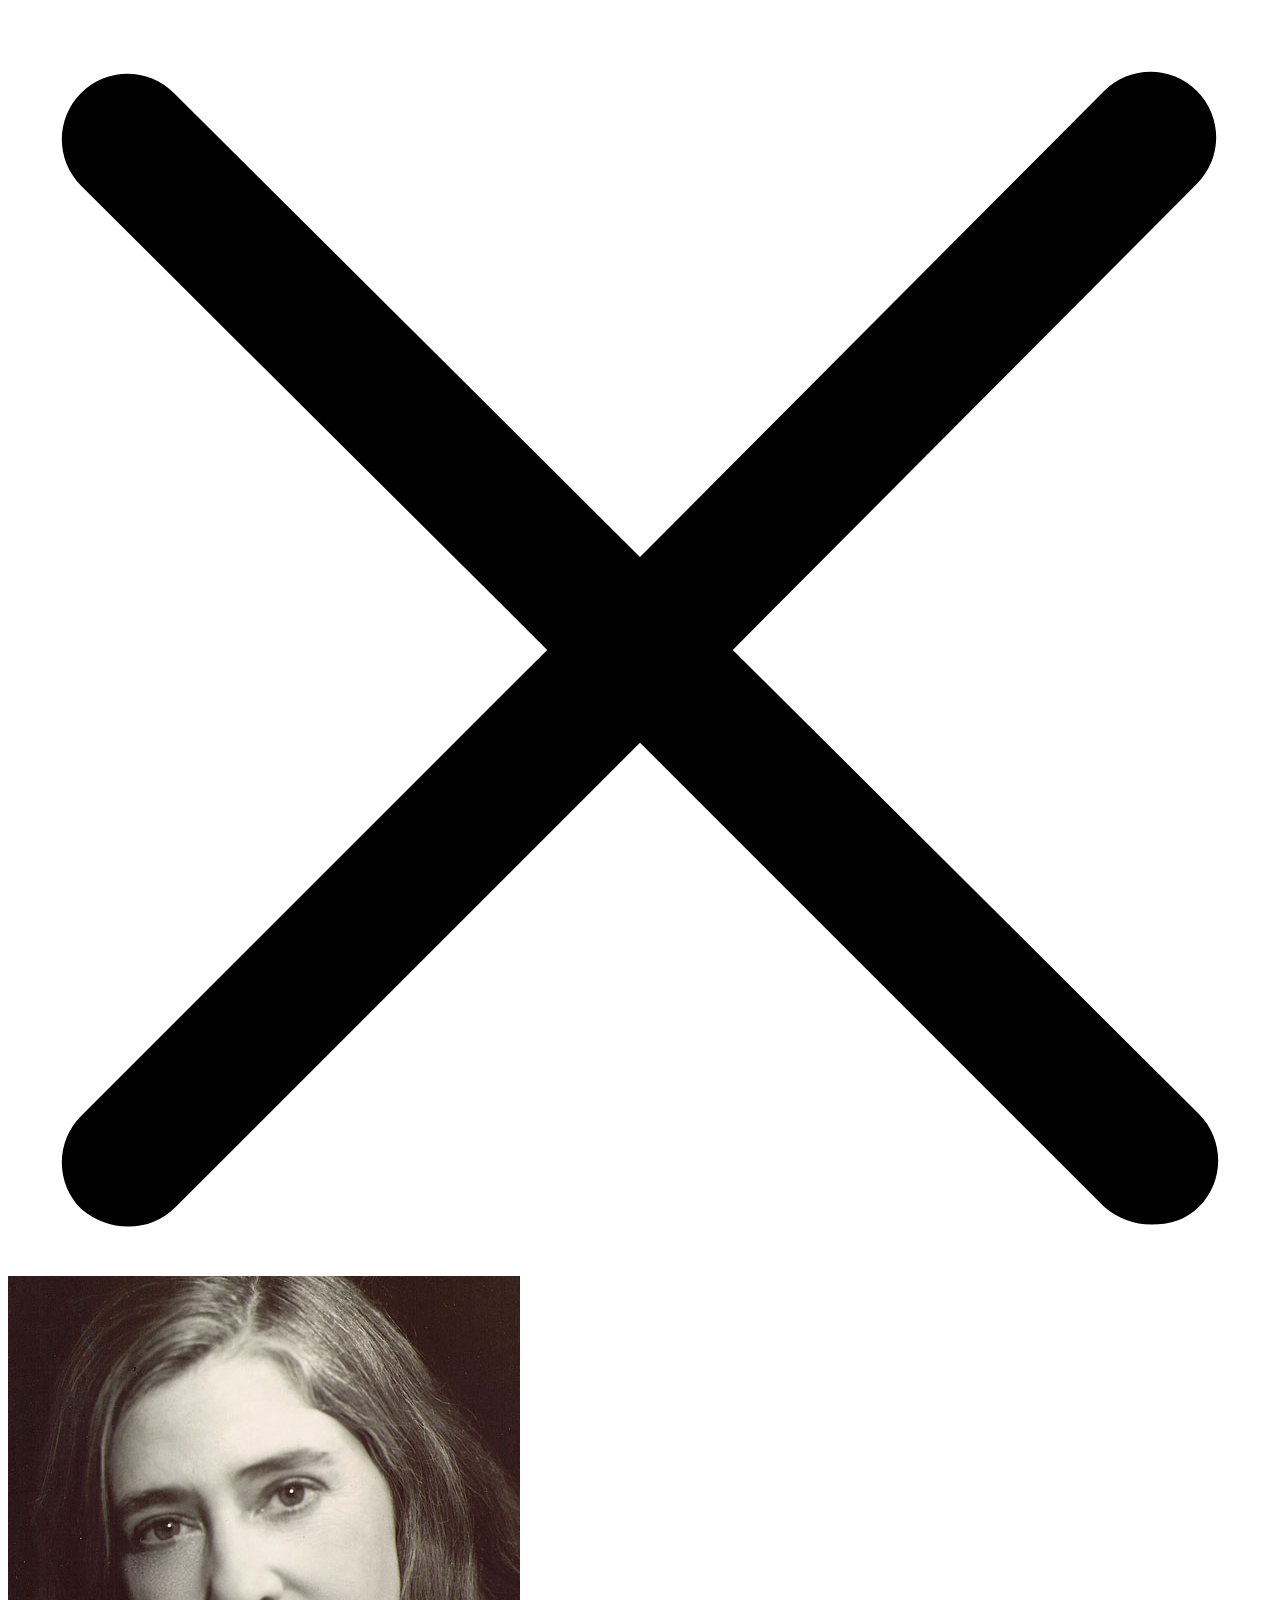
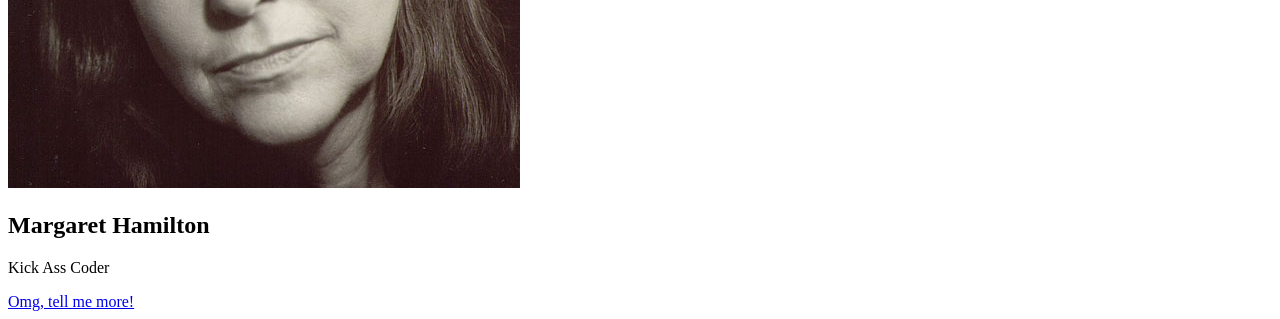
==== 2. profile card/index.html @ c1f4cb28 "first commit" ====
<!DOCTYPE html>
<html lang="en">

<head>
    <meta charset="UTF-8">
    <meta name="viewport" content="width=device-width, initial-scale=1.0">
    <meta http-equiv="X-UA-Compatible" content="ie=edge">
    <title>Flexbox excersice - Profile Card</title>
    <link rel="stylesheet" href="css/style.css">
</head>

<body>
    <article class="card">
        <!-- Obs! För att ändra färg på svg använd fill: och färgkod, men svg-elementet måste vara inline! -->
        <img src="img/close.svg" class="close" alt="close">
        <!-- Obs! För att göra en rund bild använd border-radius: 50%; -->
        <img src="img/margaret.jpg" class="profile" alt="person">
        <h1 class="name">Margaret Hamilton</h1>
        <p class="job">Kick Ass Coder</p>
        <a class="link" href="https://en.wikipedia.org/wiki/Margaret_Hamilton_(software_engineer)">Omg, tell me
            more!</a>
    </article>

</body>

</html>
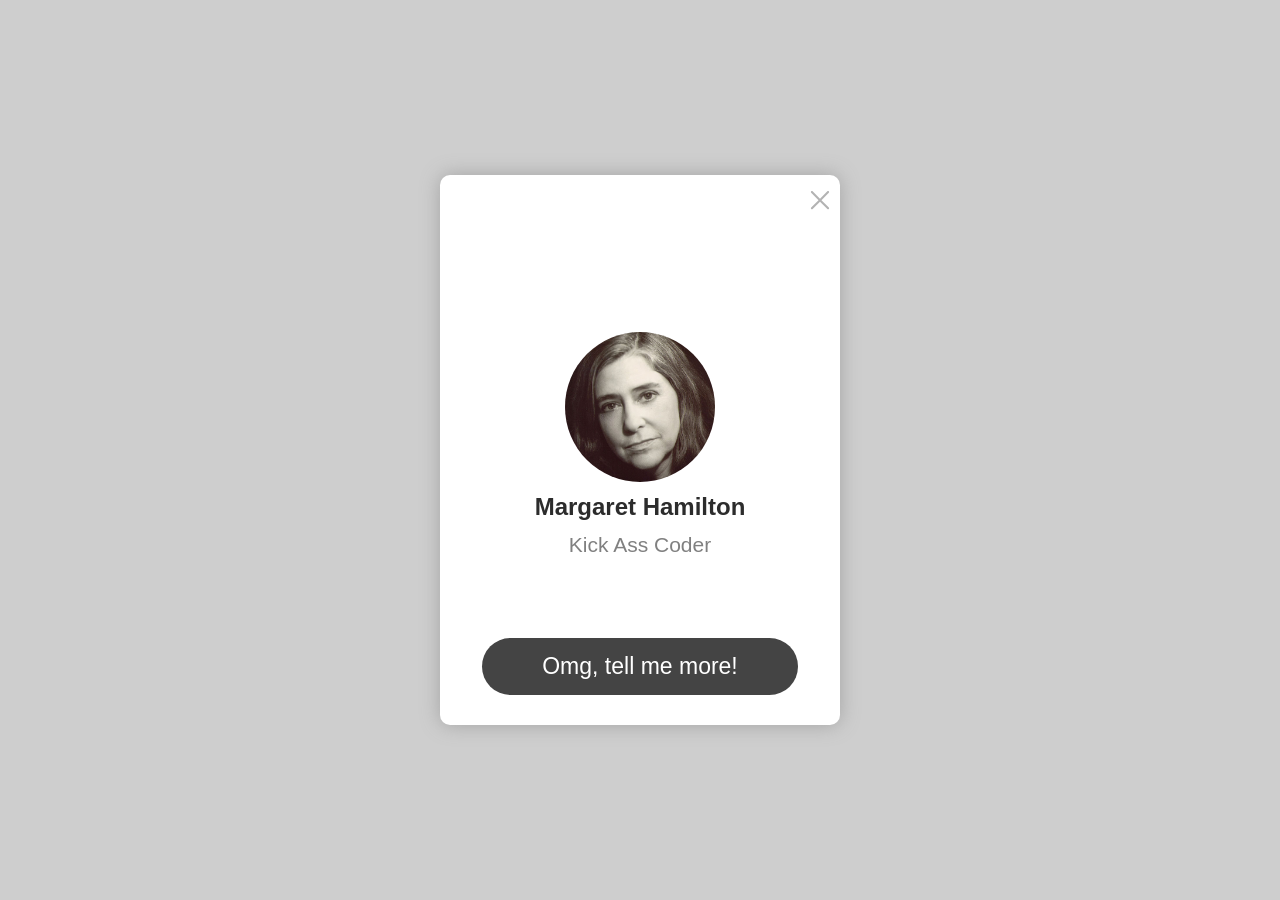
==== commit f214caac: "uppgift 2 klar" ====
--- a/2. profile card/index.html
+++ b/2. profile card/index.html
@@ -1,26 +1,37 @@
-<!DOCTYPE html>
+<!doctype html>
 <html lang="en">
+  <head>
+    <meta charset="UTF-8" />
+    <meta name="viewport" content="width=device-width, initial-scale=1.0" />
+    <meta http-equiv="X-UA-Compatible" content="ie=edge" />
+    <title>Flexbox excersice - Profile Card</title>
+    <link rel="stylesheet" href="css/style.css" />
+  </head>
 
-<head>
-    <meta charset="UTF-8">
-    <meta name="viewport" content="width=device-width, initial-scale=1.0">
-    <meta http-equiv="X-UA-Compatible" content="ie=edge">
-    <title>Flexbox excersice - Profile Card</title>
-    <link rel="stylesheet" href="css/style.css">
-</head>
-
-<body>
+  <body>
     <article class="card">
-        <!-- Obs! För att ändra färg på svg använd fill: och färgkod, men svg-elementet måste vara inline! -->
-        <img src="img/close.svg" class="close" alt="close">
-        <!-- Obs! För att göra en rund bild använd border-radius: 50%; -->
-        <img src="img/margaret.jpg" class="profile" alt="person">
-        <h1 class="name">Margaret Hamilton</h1>
-        <p class="job">Kick Ass Coder</p>
-        <a class="link" href="https://en.wikipedia.org/wiki/Margaret_Hamilton_(software_engineer)">Omg, tell me
-            more!</a>
+      <!-- Obs! För att ändra färg på svg använd fill: och färgkod, men svg-elementet måste vara inline! -->
+      <svg
+        class="close"
+        viewBox="0 0 64 64"
+        width="20"
+        height="20"
+        aria-label="close"
+        role="img"
+      >
+        <path
+          d="M60.3,60.7c-0.7,0.7-1.5,0.9-2.4,0.9c-0.9,0-1.7-0.3-2.4-0.9L32,37.2L8.5,60.7c-0.7,0.7-1.5,1-2.4,1s-1.7-0.3-2.4-0.9c-1.3-1.3-1.3-3.4,0-4.7l23.6-23.6L3.7,9c-1.3-1.3-1.3-3.4,0-4.7s3.4-1.3,4.7,0L32,27.8L55.5,4.2c1.3-1.3,3.4-1.3,4.7,0s1.3,3.4,0,4.7L36.7,32.5L60.3,56C61.6,57.3,61.6,59.4,60.3,60.7z"
+        />
+      </svg>
+      <!-- Obs! För att göra en rund bild använd border-radius: 50%; -->
+      <img src="img/margaret.jpg" class="profile" alt="person" />
+      <h1 class="name">Margaret Hamilton</h1>
+      <p class="job">Kick Ass Coder</p>
+      <a
+        class="link"
+        href="https://en.wikipedia.org/wiki/Margaret_Hamilton_(software_engineer)"
+        >Omg, tell me more!</a
+      >
     </article>
-
-</body>
-
-</html>+  </body>
+</html>
--- a/2. profile card/css/style.css
+++ b/2. profile card/css/style.css
@@ -0,0 +1,73 @@
+* {
+    margin: 0px;
+    padding: 0px;
+    box-sizing: border-box;
+}
+
+body {
+    display: flex;
+    justify-content: center;
+    align-items: center;
+    height: 100vh;
+    background-color: rgb(206, 206, 206);
+}
+
+.card {
+    display: flex;
+    flex-direction: column; 
+    justify-content: space-between;
+    align-items: center;
+    background-color: white;
+    width: 400px;
+    height: 550px;   
+    border-radius: 10px;
+    box-shadow: 0px 0px 20px rgb(163, 163, 163);
+}
+
+.close {
+    width: 20px;
+    margin-top: 15px;
+    margin-right: 10px;
+    align-self: flex-end;
+    fill: rgb(179, 179, 179);
+    cursor: pointer;
+}
+
+.profile {
+    margin-top: 110px;
+    border-radius: 100px;
+    width: 150px;
+}
+
+.name {
+    color: rgb(44, 44, 44);
+    font-family:'Segoe UI', Tahoma, Geneva, Verdana, sans-serif ;
+    font-weight: 900;
+}
+
+.job {
+    padding-bottom: 70px;
+    font-size: 21px;
+    color: gray;
+    font-family: Arial, Helvetica, sans-serif;
+}
+
+.link {
+    margin-bottom: 30px;
+    font-size: 19px;
+    padding: 15px 60px 15px 60px;
+    background-color: rgb(68, 68, 68);
+    border-radius: 50px;
+    text-decoration: none;
+    color: white;
+    font-size: 23px;
+    font-family: 'Trebuchet MS', 'Lucida Sans Unicode', 'Lucida Grande', 'Lucida Sans', Arial, sans-serif;
+}
+
+a:hover {
+    background-color: gray;
+}
+
+.close:hover {
+    fill: gray;
+}
